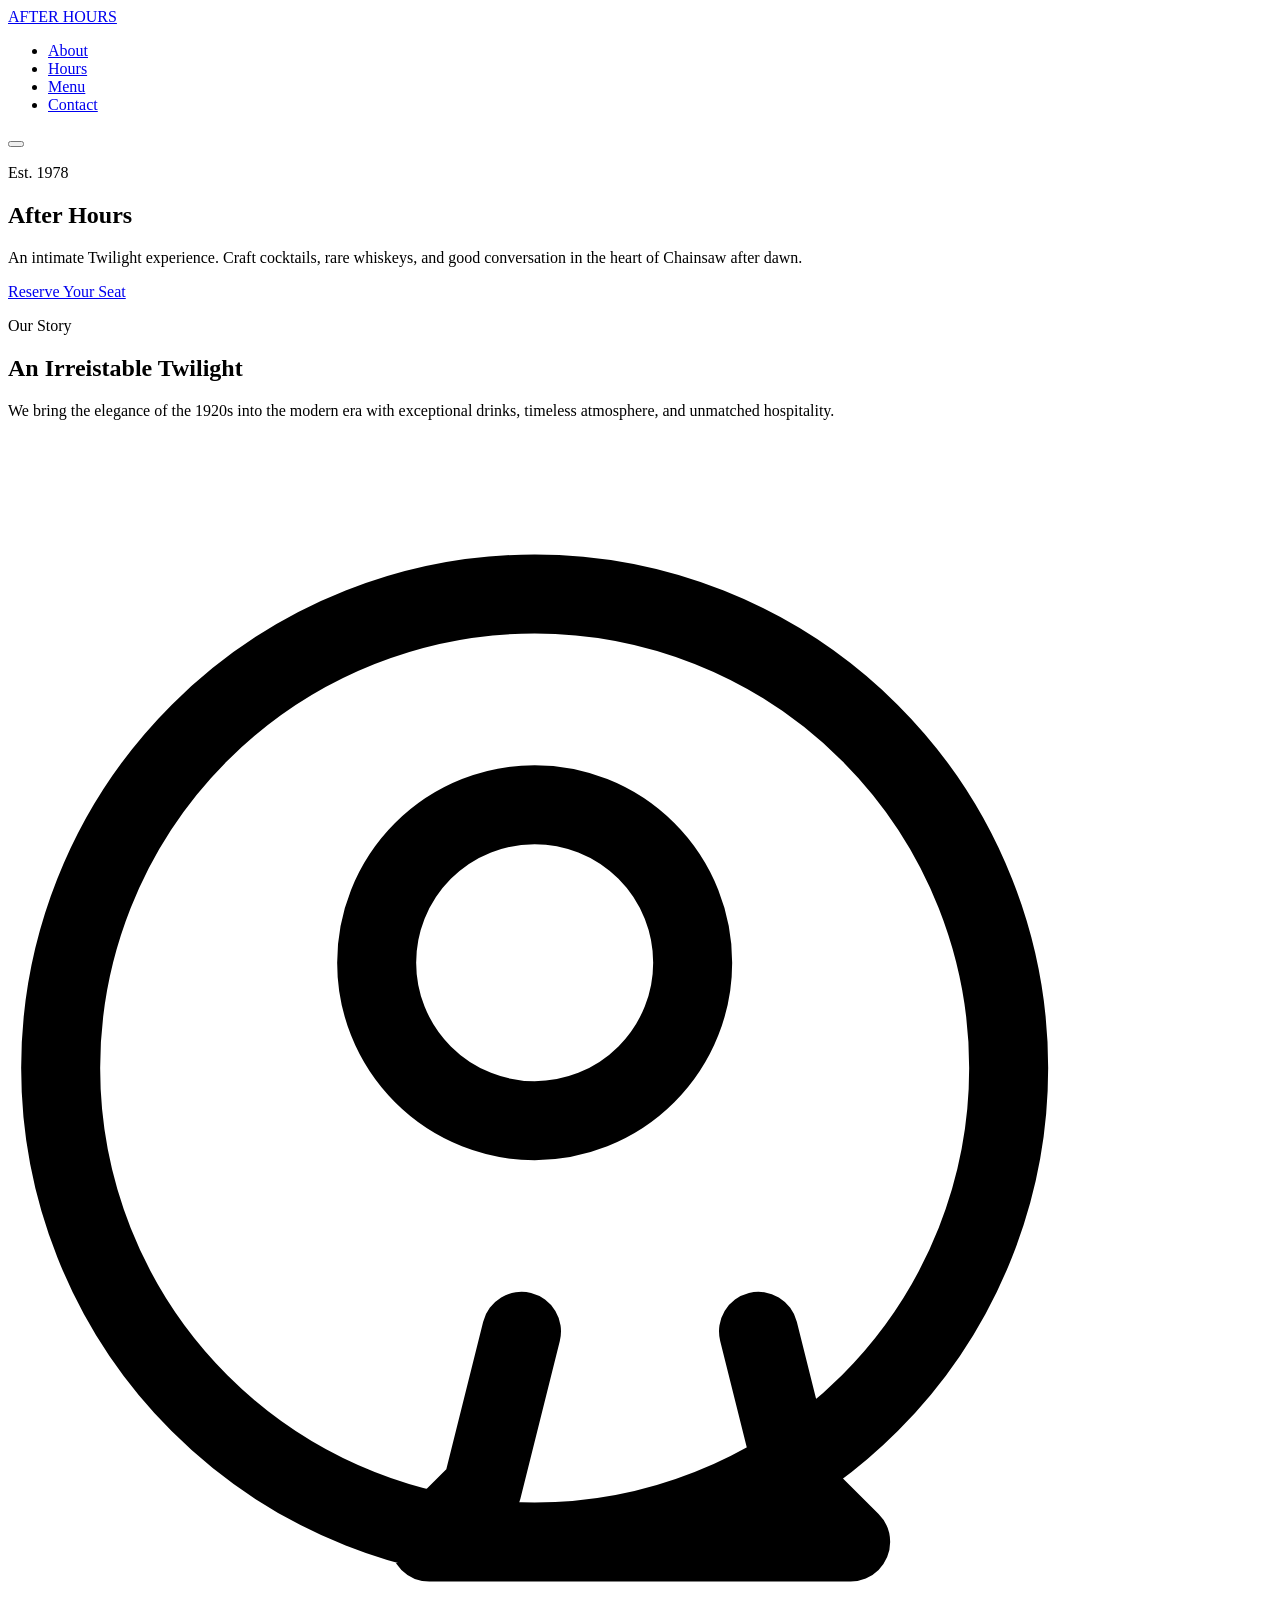
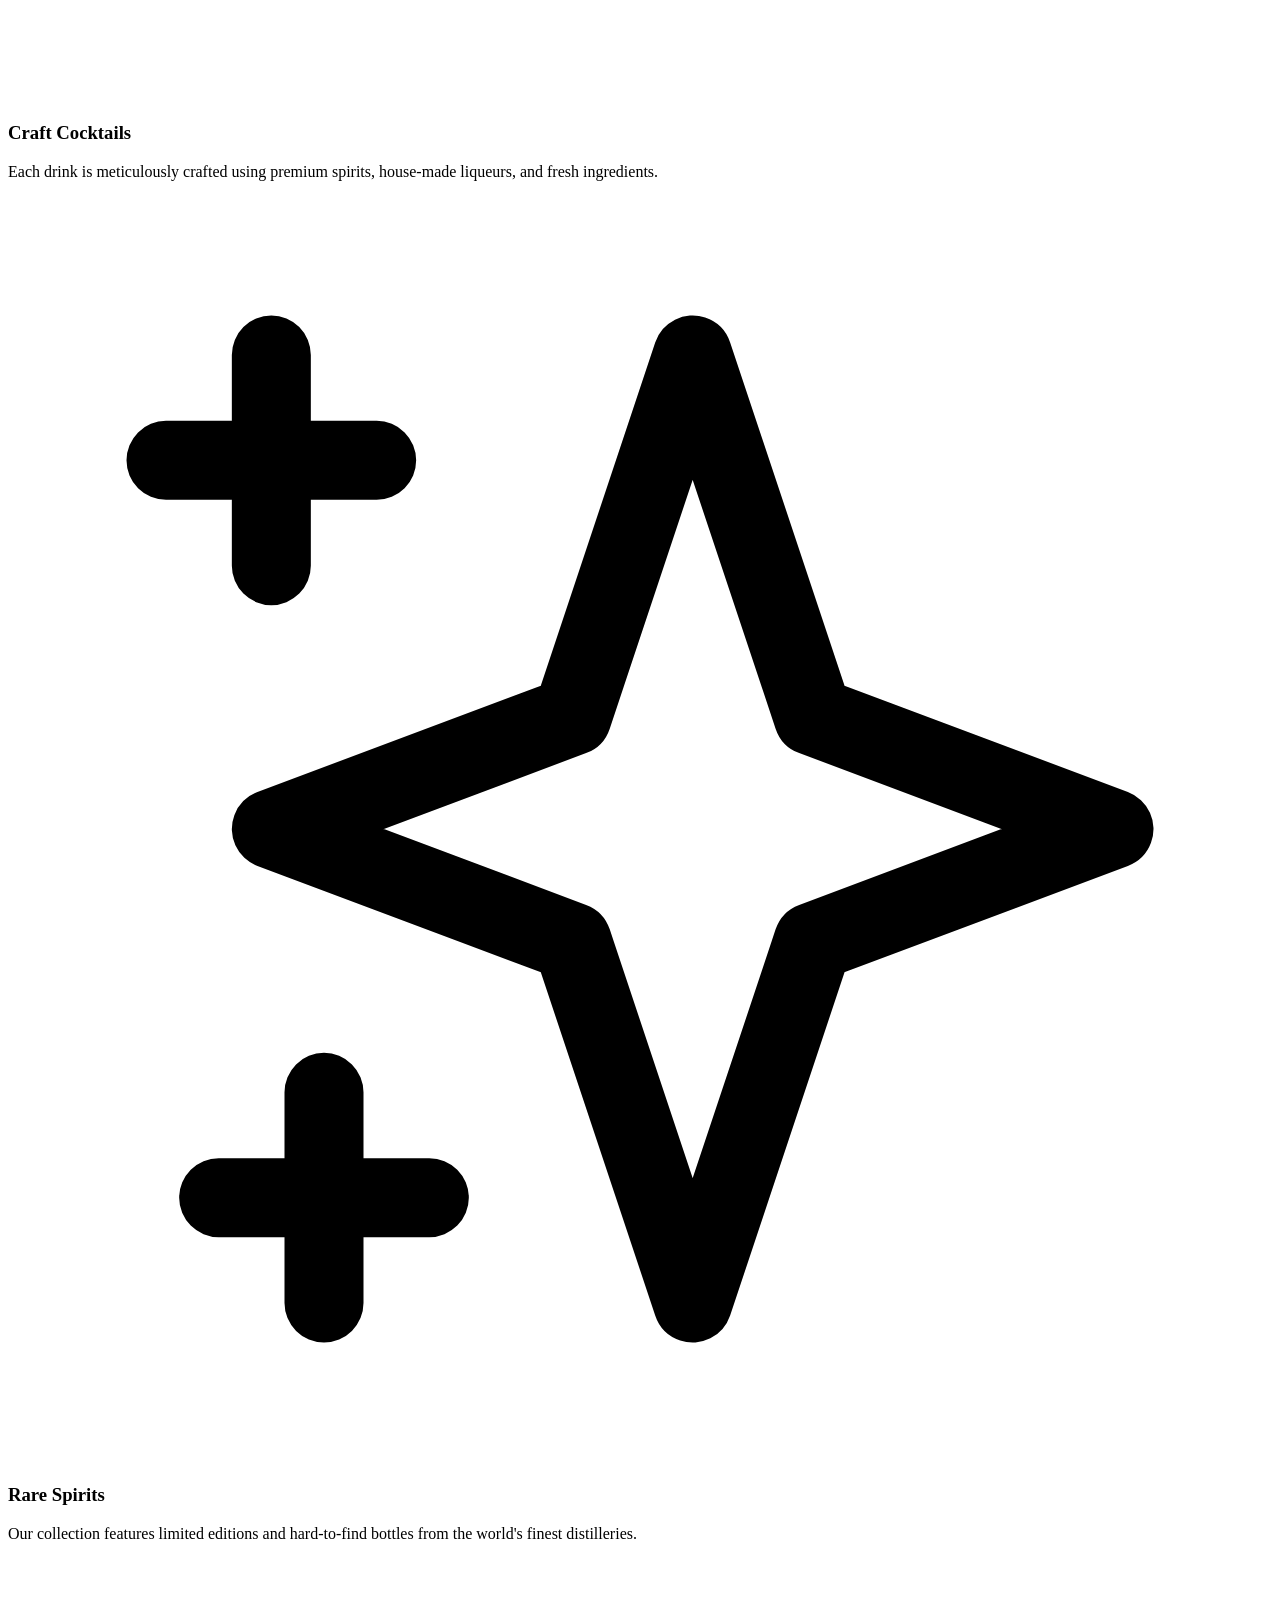
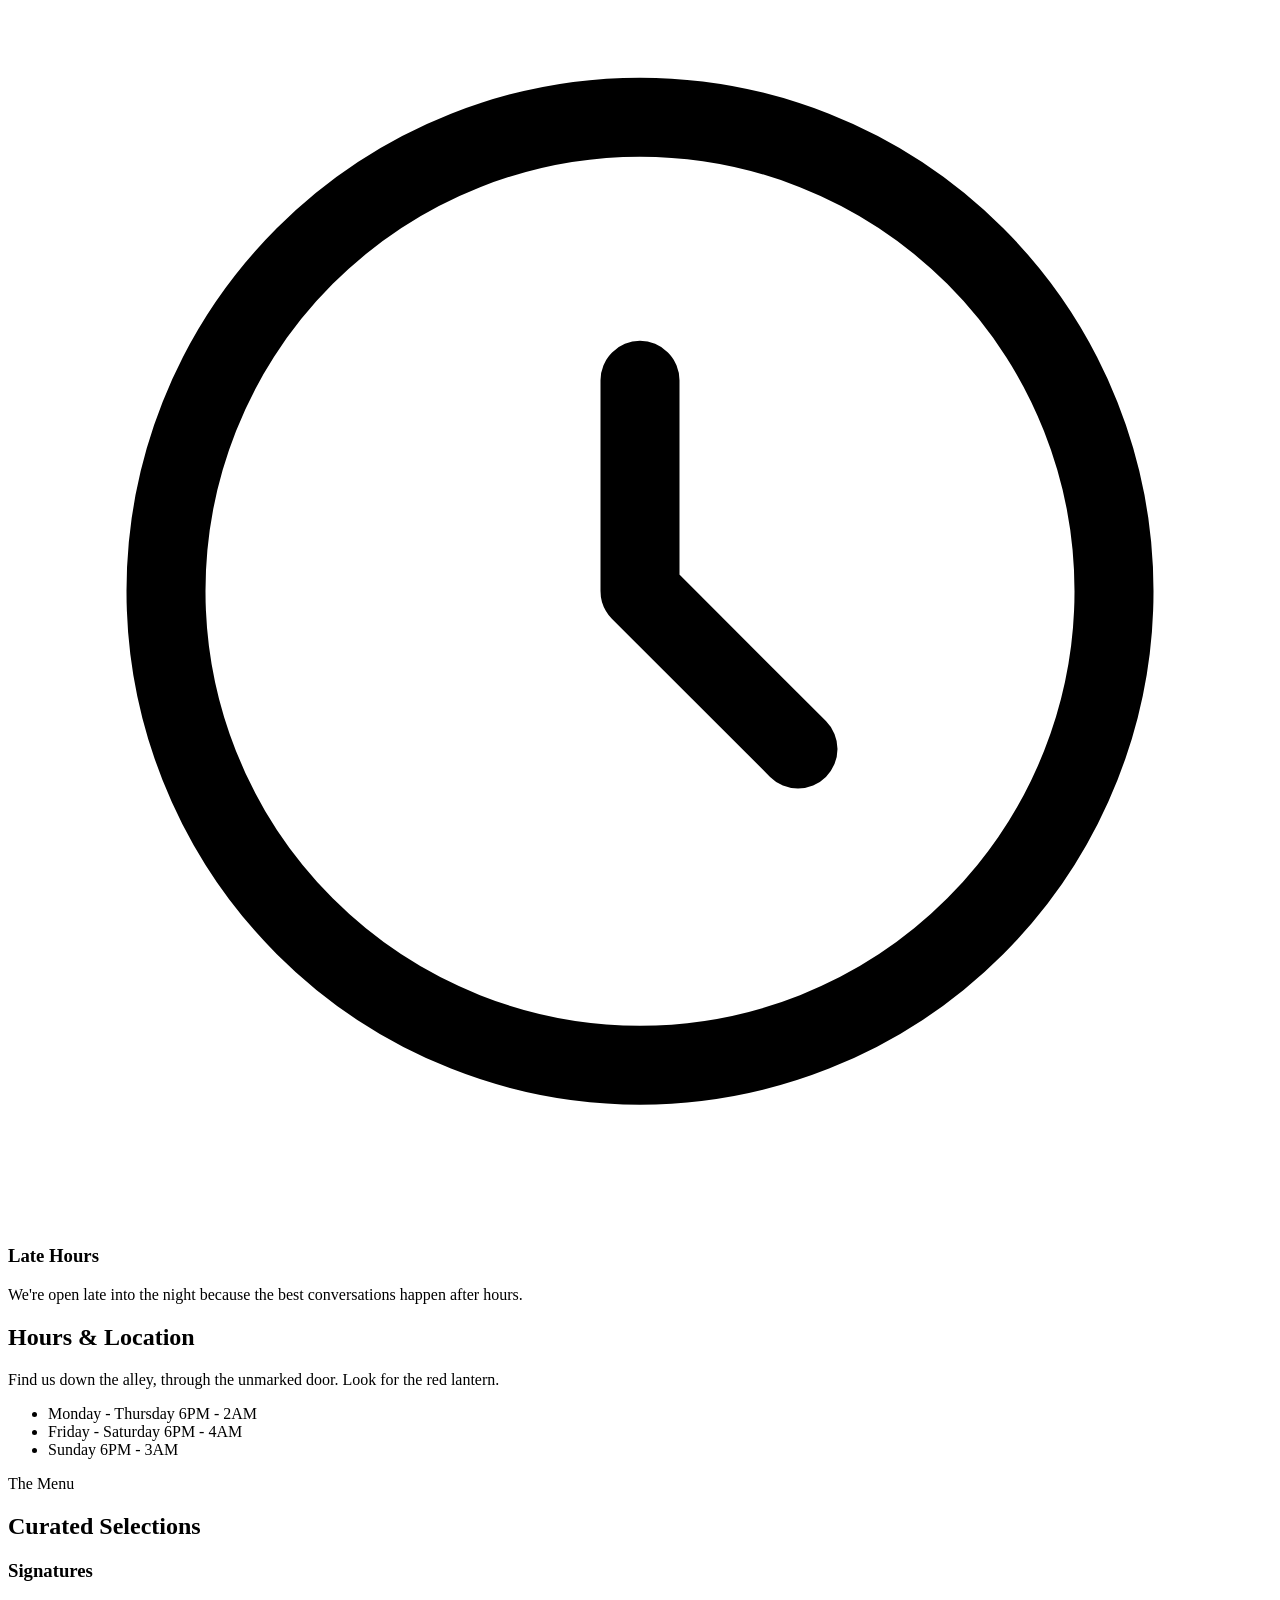
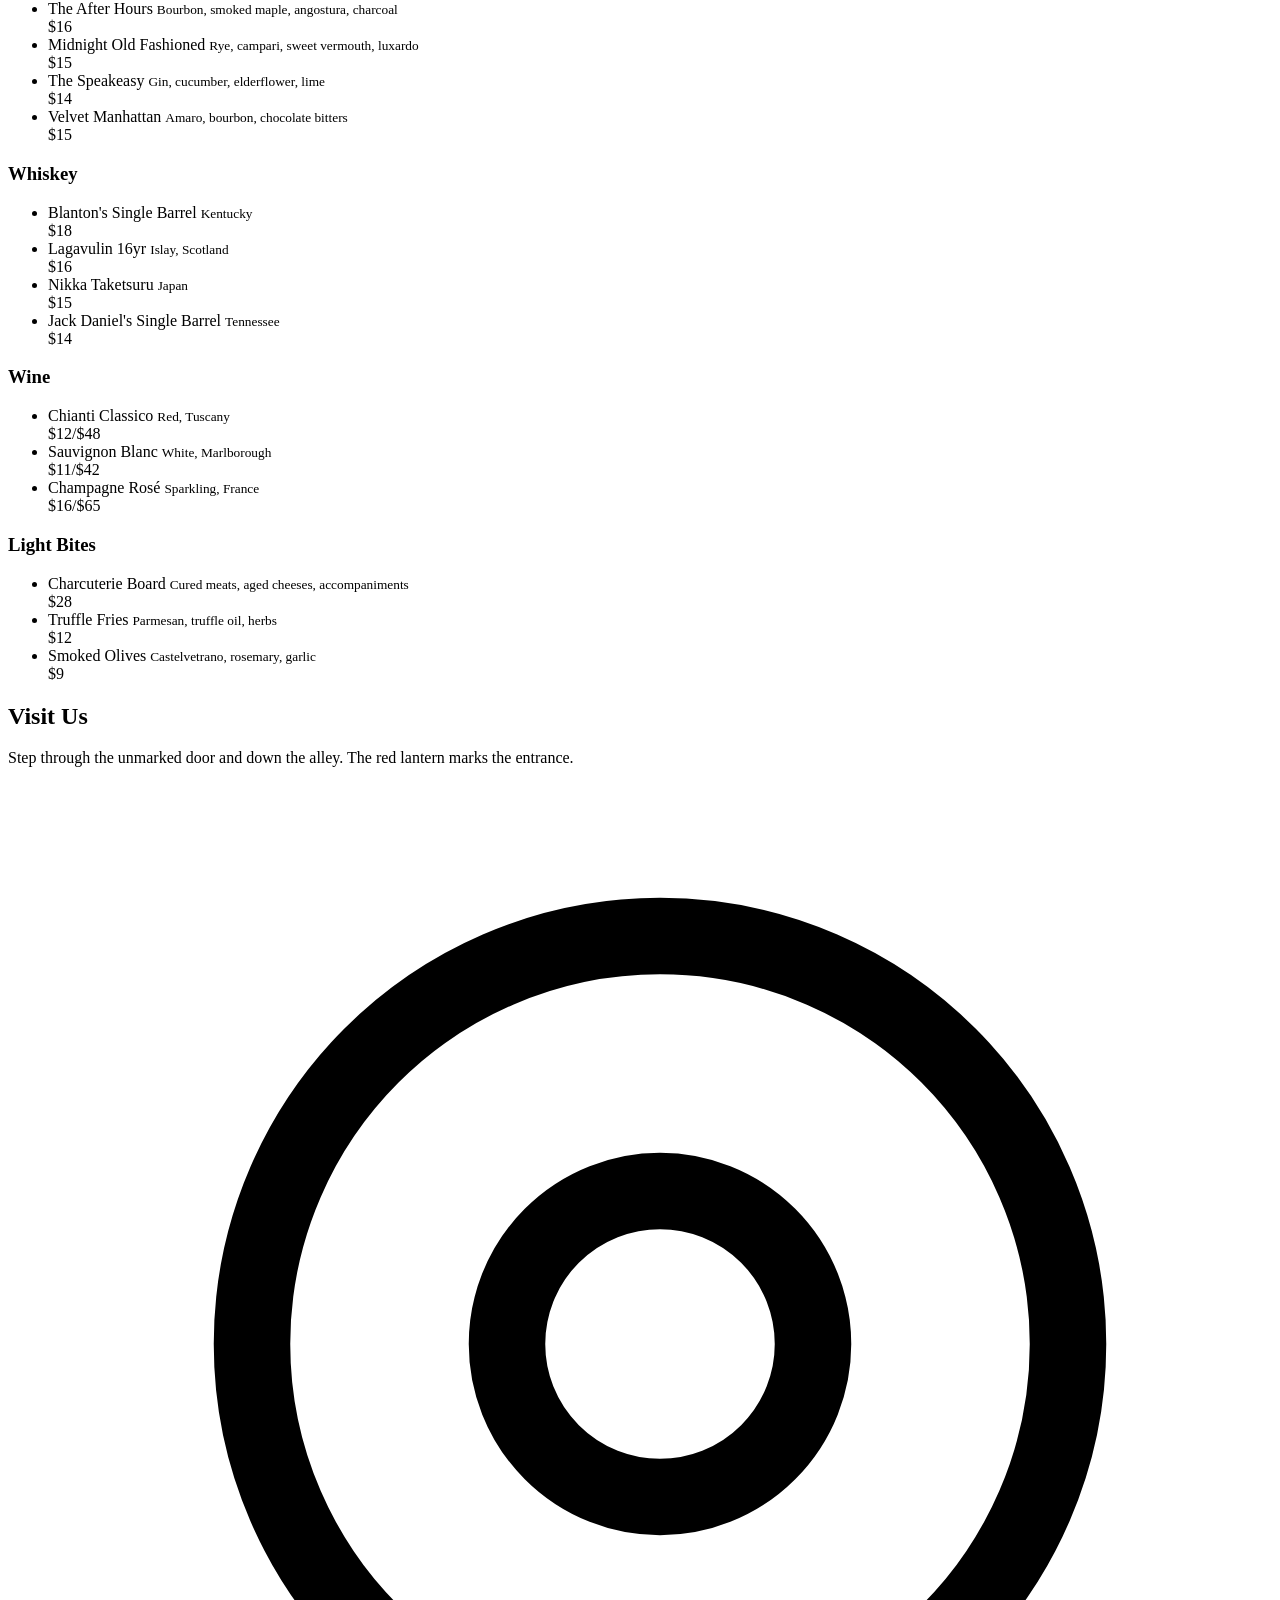
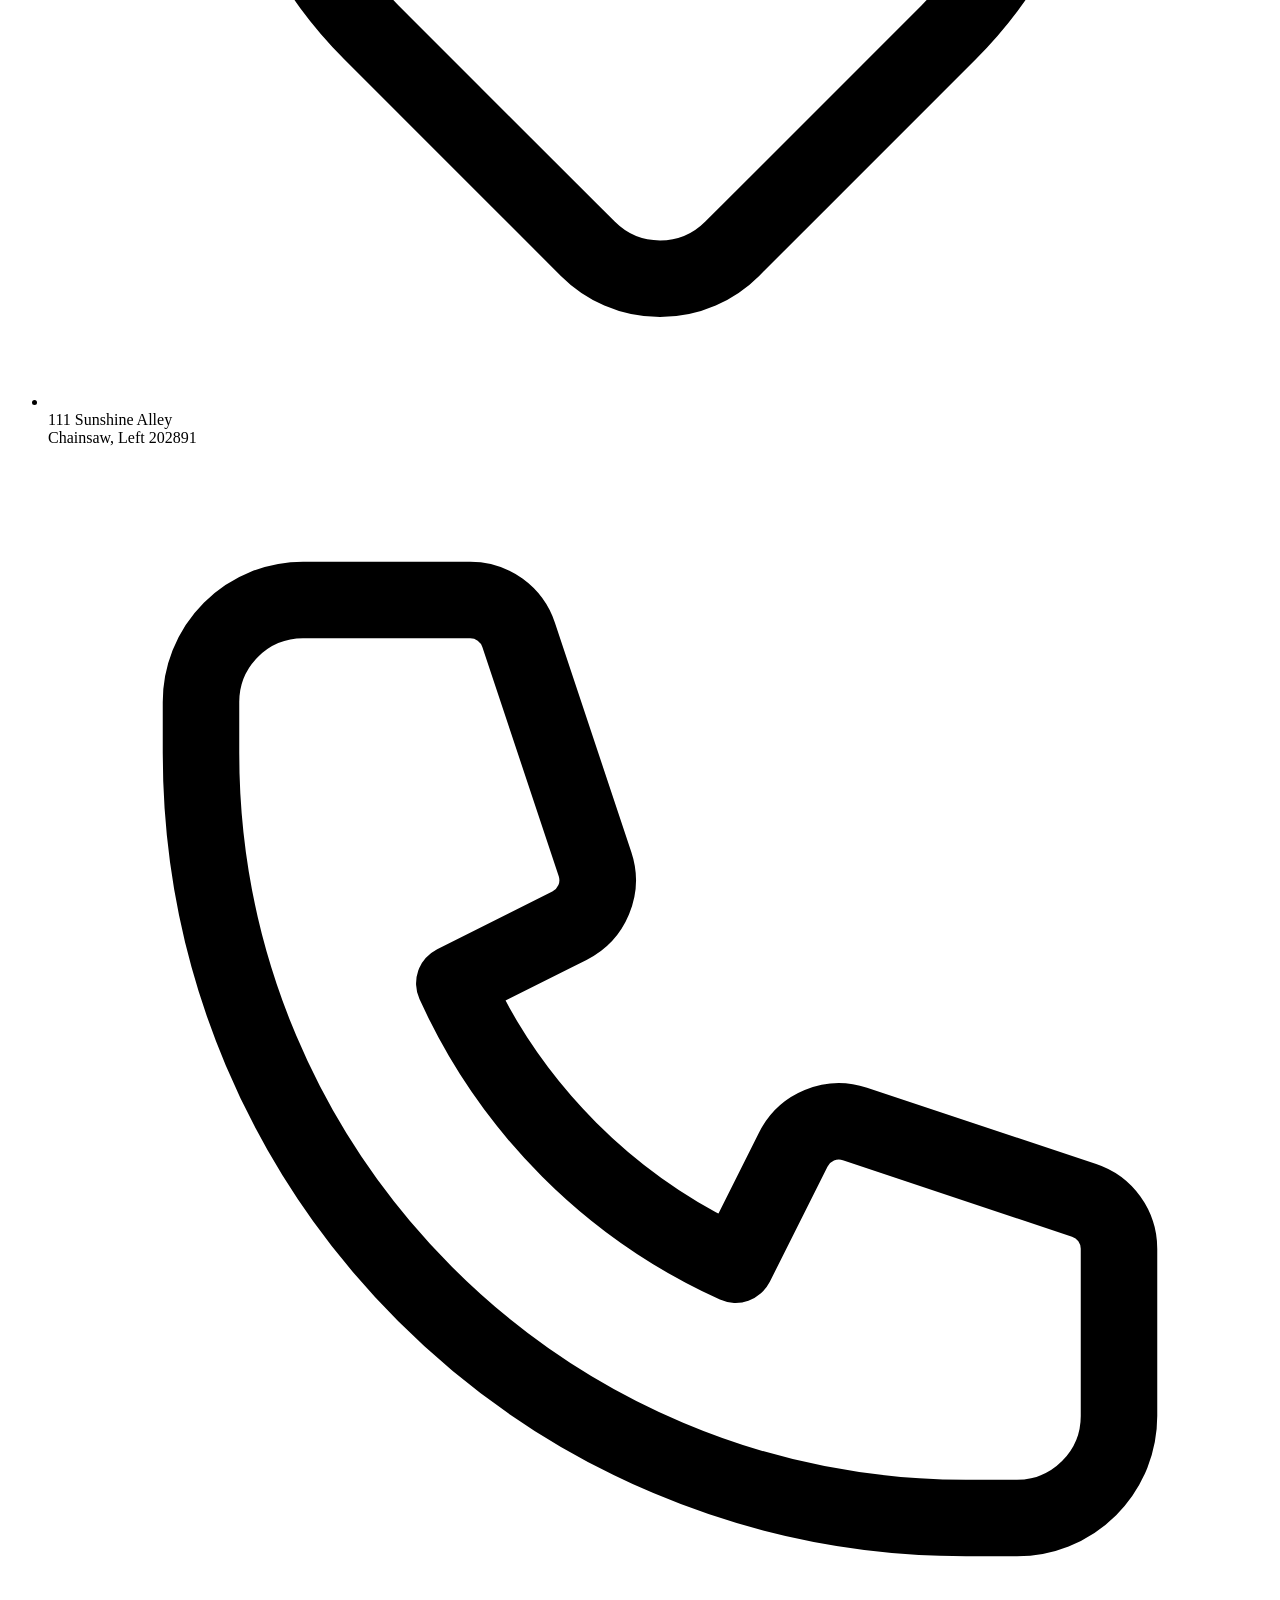
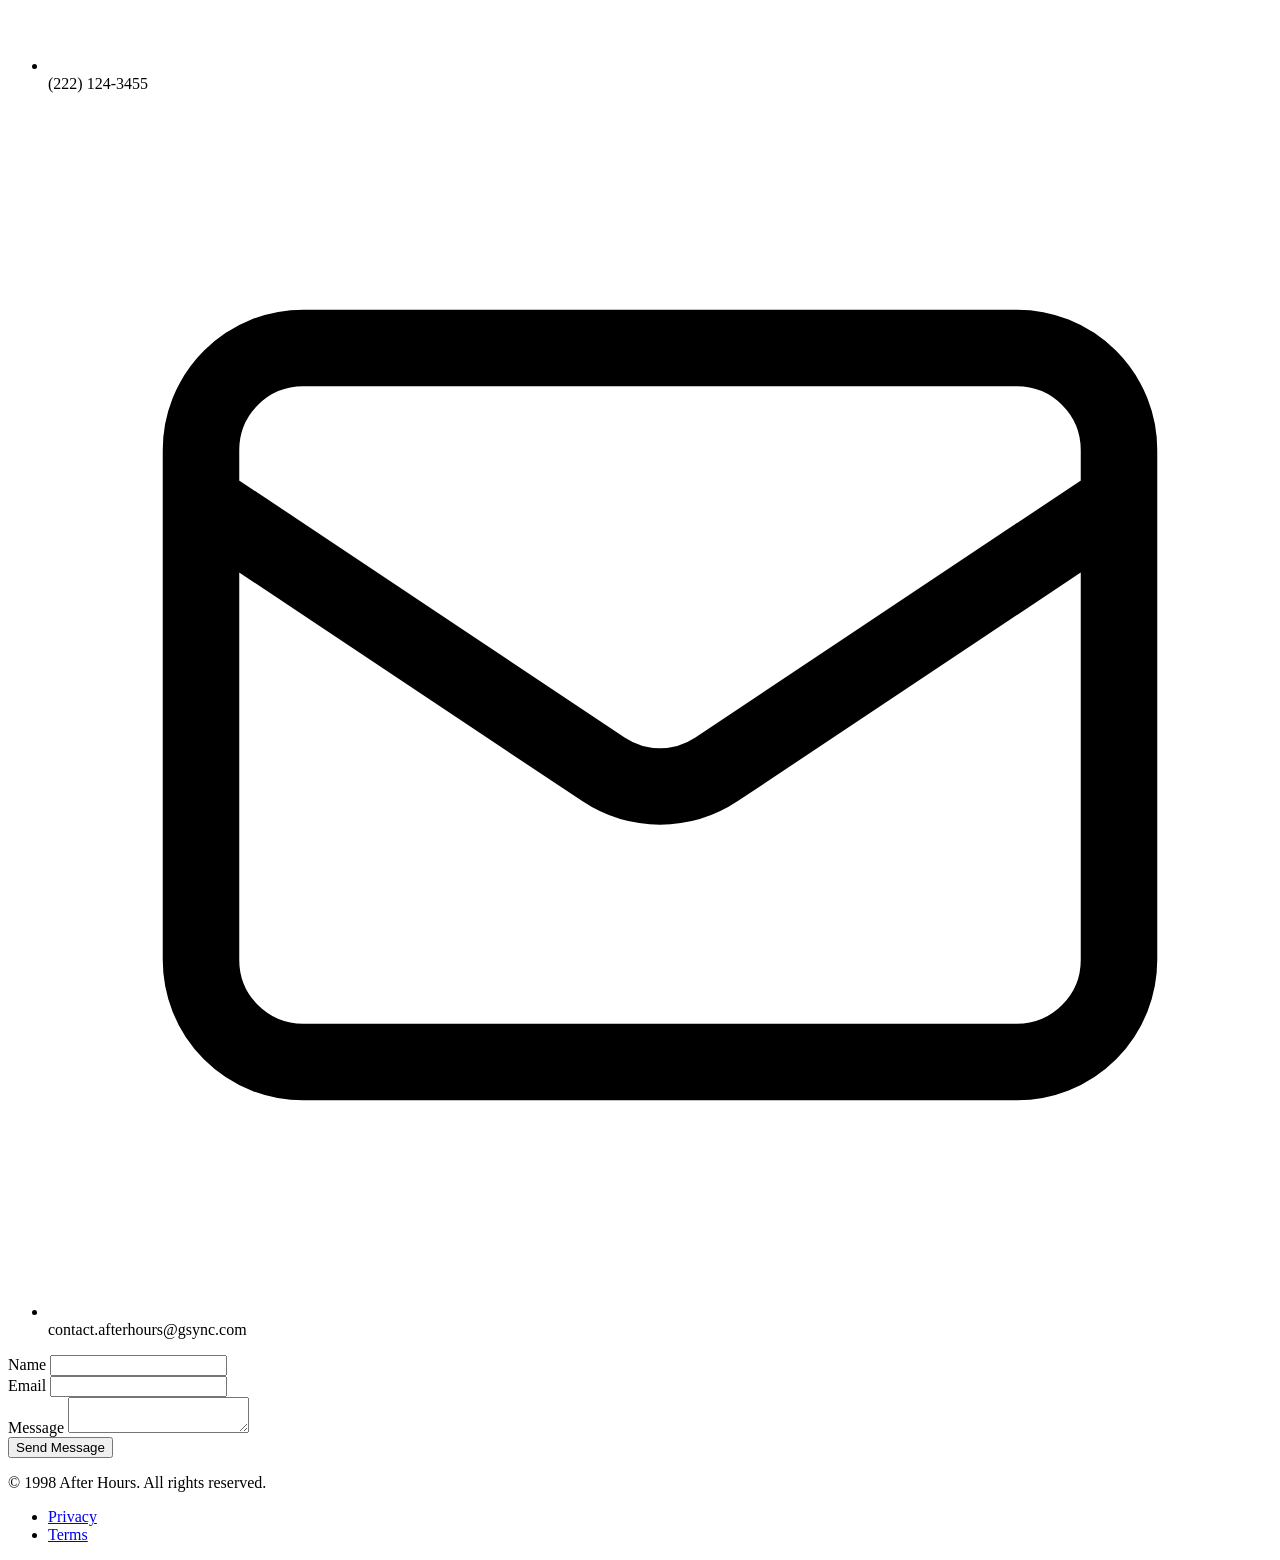
==== after-hours-bar/index.html @ 0b79d8bb "Add files via upload" ====
<!DOCTYPE html>
<html lang="en">
<head>
    <meta charset="UTF-8">
    <meta name="viewport" content="width=device-width, initial-scale=1.0">
    <title>After Hours | Twilight Bar</title>
    <link rel="preconnect" href="https://fonts.googleapis.com">
    <link rel="preconnect" href="https://fonts.gstatic.com" crossorigin>
    <link href="https://fonts.googleapis.com/css2?family=Playfair+Display:wght@400;700&family=Inter:wght@300;400;600&display=swap" rel="stylesheet">
    <link rel="stylesheet" href="style.css">
</head>
<body>
    <nav>
        <div class="container">
            <a href="#" class="logo">AFTER HOURS</a>
            <ul class="nav-links">
                <li><a href="#about">About</a></li>
                <li><a href="#hours">Hours</a></li>
                <li><a href="#menu">Menu</a></li>
                <li><a href="#contact">Contact</a></li>
            </ul>
            <button class="nav-toggle" aria-label="Toggle navigation">
                <span></span>
                <span></span>
                <span></span>
            </button>
        </div>
    </nav>
    <main>
    <section class="hero">
        <div class="hero-content">
            <p class="hero-subtitle">Est. 1978</p>
            <h1 class="hero-title">After Hours</h1>
            <p class="hero-description">An intimate Twilight experience. Craft cocktails, rare whiskeys, and good conversation in the heart of Chainsaw after dawn.</p>
            <a href="#contact" class="hero-cta">Reserve Your Seat</a>
        </div>
        <div class="scroll-indicator">
            <span></span>
        </div>
    </section>

    <section class="about" id="about">
        <div class="container">
            <div class="section-header">
                <p class="section-label">Our Story</p>
                <h2 class="section-title">An Irreistable Twilight</h2>
                <p class="section-description">We bring the elegance of the 1920s into the modern era with exceptional drinks, timeless atmosphere, and unmatched hospitality.</p>
            </div>
            <div class="about-grid">
                <div class="about-card">
                    <svg class="about-card-icon" fill="none" stroke="currentColor" viewBox="0 0 24 24">
                        <path stroke-linecap="round" stroke-linejoin="round" stroke-width="1.5" d="M9.75 17L9 20l-1 1h8l-1-1-.75-3M13 10a3 3 0 11-6 0 3 3 0 016 0zm6 2a9 9 0 11-18 0 9 9 0 0118 0z"/>
                    </svg>
                    <h3 class="about-card-title">Craft Cocktails</h3>
                    <p class="about-card-text">Each drink is meticulously crafted using premium spirits, house-made liqueurs, and fresh ingredients.</p>
                </div>
                <div class="about-card">
                    <svg class="about-card-icon" fill="none" stroke="currentColor" viewBox="0 0 24 24">
                        <path stroke-linecap="round" stroke-linejoin="round" stroke-width="1.5" d="M5 3v4M3 5h4M6 17v4m-2-2h4m5-16l2.286 6.857L21 12l-5.714 2.143L13 21l-2.286-6.857L5 12l5.714-2.143L13 3z"/>
                    </svg>
                    <h3 class="about-card-title">Rare Spirits</h3>
                    <p class="about-card-text">Our collection features limited editions and hard-to-find bottles from the world's finest distilleries.</p>
                </div>
                <div class="about-card">
                    <svg class="about-card-icon" fill="none" stroke="currentColor" viewBox="0 0 24 24">
                        <path stroke-linecap="round" stroke-linejoin="round" stroke-width="1.5" d="M12 8v4l3 3m6-3a9 9 0 11-18 0 9 9 0 0118 0z"/>
                    </svg>
                    <h3 class="about-card-title">Late Hours</h3>
                    <p class="about-card-text">We're open late into the night because the best conversations happen after hours.</p>
                </div>
            </div>
        </div>
    </section>

    <section class="hours" id="hours">
        <div class="container">
            <div class="hours-wrapper">
                <div class="hours-content">
                    <h2>Hours & Location</h2>
                    <p>Find us down the alley, through the unmarked door. Look for the red lantern.</p>
                    <ul class="hours-list">
                        <li class="hours-item">
                            <span>Monday - Thursday</span>
                            <span>6PM - 2AM</span>
                        </li>
                        <li class="hours-item">
                            <span>Friday - Saturday</span>
                            <span>6PM - 4AM</span>
                        </li>
                        <li class="hours-item">
                            <span>Sunday</span>
                            <span>6PM - 3AM</span>
                        </li>
                    </ul>
                </div>
                <div class="hours-image">
                    <div class="hours-image-inner"></div>
            
                </div>
            </div>
        </div>
    </section>

    <section class="menu" id="menu">
        <div class="container">
            <div class="section-header">
                <p class="section-label">The Menu</p>
                <h2 class="section-title">Curated Selections</h2>
            </div>
            <div class="menu-grid">
                <div class="menu-category">
                    <h3 class="menu-category-title">Signatures</h3>
                    <ul class="menu-items">
                        <li class="menu-item">
                            <div class="menu-item-name">
                                The After Hours
                                <small>Bourbon, smoked maple, angostura, charcoal</small>
                            </div>
                            <span class="menu-item-price">$16</span>
                        </li>
                        <li class="menu-item">
                            <div class="menu-item-name">
                                Midnight Old Fashioned
                                <small>Rye, campari, sweet vermouth, luxardo</small>
                            </div>
                            <span class="menu-item-price">$15</span>
                        </li>
                        <li class="menu-item">
                            <div class="menu-item-name">
                                The Speakeasy
                                <small>Gin, cucumber, elderflower, lime</small>
                            </div>
                            <span class="menu-item-price">$14</span>
                        </li>
                        <li class="menu-item">
                            <div class="menu-item-name">
                                Velvet Manhattan
                                <small>Amaro, bourbon, chocolate bitters</small>
                            </div>
                            <span class="menu-item-price">$15</span>
                        </li>
                    </ul>
                </div>
                <div class="menu-category">
                    <h3 class="menu-category-title">Whiskey</h3>
                    <ul class="menu-items">
                        <li class="menu-item">
                            <div class="menu-item-name">
                                Blanton's Single Barrel
                                <small>Kentucky</small>
                            </div>
                            <span class="menu-item-price">$18</span>
                        </li>
                        <li class="menu-item">
                            <div class="menu-item-name">
                                Lagavulin 16yr
                                <small>Islay, Scotland</small>
                            </div>
                            <span class="menu-item-price">$16</span>
                        </li>
                        <li class="menu-item">
                            <div class="menu-item-name">
                                Nikka Taketsuru
                                <small>Japan</small>
                            </div>
                            <span class="menu-item-price">$15</span>
                        </li>
                        <li class="menu-item">
                            <div class="menu-item-name">
                                Jack Daniel's Single Barrel
                                <small>Tennessee</small>
                            </div>
                            <span class="menu-item-price">$14</span>
                        </li>
                    </ul>
                </div>
                <div class="menu-category">
                    <h3 class="menu-category-title">Wine</h3>
                    <ul class="menu-items">
                        <li class="menu-item">
                            <div class="menu-item-name">
                                Chianti Classico
                                <small>Red, Tuscany</small>
                            </div>
                            <span class="menu-item-price">$12/$48</span>
                        </li>
                        <li class="menu-item">
                            <div class="menu-item-name">
                                Sauvignon Blanc
                                <small>White, Marlborough</small>
                            </div>
                            <span class="menu-item-price">$11/$42</span>
                        </li>
                        <li class="menu-item">
                            <div class="menu-item-name">
                                Champagne Rosé
                                <small>Sparkling, France</small>
                            </div>
                            <span class="menu-item-price">$16/$65</span>
                        </li>
                    </ul>
                </div>
                <div class="menu-category">
                    <h3 class="menu-category-title">Light Bites</h3>
                    <ul class="menu-items">
                        <li class="menu-item">
                            <div class="menu-item-name">
                                Charcuterie Board
                                <small>Cured meats, aged cheeses, accompaniments</small>
                            </div>
                            <span class="menu-item-price">$28</span>
                        </li>
                        <li class="menu-item">
                            <div class="menu-item-name">
                                Truffle Fries
                                <small>Parmesan, truffle oil, herbs</small>
                            </div>
                            <span class="menu-item-price">$12</span>
                        </li>
                        <li class="menu-item">
                            <div class="menu-item-name">
                                Smoked Olives
                                <small>Castelvetrano, rosemary, garlic</small>
                            </div>
                            <span class="menu-item-price">$9</span>
                        </li>
                    </ul>
                </div>
            </div>
        </div>
    </section>

    <section class="contact" id="contact">
        <div class="container">
            <div class="contact-wrapper">
                <div class="contact-info">
                    <h2>Visit Us</h2>
                    <p>Step through the unmarked door and down the alley. The red lantern marks the entrance.</p>
                    <ul class="contact-details">
                        <li class="contact-detail">
                            <svg class="contact-detail-icon" fill="none" stroke="currentColor" viewBox="0 0 24 24">
                                <path stroke-linecap="round" stroke-linejoin="round" stroke-width="1.5" d="M17.657 16.657L13.414 20.9a1.998 1.998 0 01-2.827 0l-4.244-4.243a8 8 0 1111.314 0z"/>
                                <path stroke-linecap="round" stroke-linejoin="round" stroke-width="1.5" d="M15 11a3 3 0 11-6 0 3 3 0 016 0z"/>
                            </svg>
                            <span class="contact-detail-text">111 Sunshine Alley<br>Chainsaw, Left 202891</span>
                        </li>
                        <li class="contact-detail">
                            <svg class="contact-detail-icon" fill="none" stroke="currentColor" viewBox="0 0 24 24">
                                <path stroke-linecap="round" stroke-linejoin="round" stroke-width="1.5" d="M3 5a2 2 0 012-2h3.28a1 1 0 01.948.684l1.498 4.493a1 1 0 01-.502 1.21l-2.257 1.13a11.042 11.042 0 005.516 5.516l1.13-2.257a1 1 0 011.21-.502l4.493 1.498a1 1 0 01.684.949V19a2 2 0 01-2 2h-1C9.716 21 3 14.284 3 6V5z"/>
                            </svg>
                            <span class="contact-detail-text">(222) 124-3455</span>
                        </li>
                        <li class="contact-detail">
                            <svg class="contact-detail-icon" fill="none" stroke="currentColor" viewBox="0 0 24 24">
                                <path stroke-linecap="round" stroke-linejoin="round" stroke-width="1.5" d="M3 8l7.89 5.26a2 2 0 002.22 0L21 8M5 19h14a2 2 0 002-2V7a2 2 0 00-2-2H5a2 2 0 00-2 2v10a2 2 0 002 2z"/>
                            </svg>
                            <span class="contact-detail-text">contact.afterhours@gsync.com</span>
                        </li>
                    </ul>
                </div>
                <form class="contact-form">
                    <div class="form-group">
                         <label for="name">Name</label>
                         <input 
                            type="text" 
                            id="name" 
                            name="name" 
                            autocomplete="name"
                            required
                        >
                    </div>
                    <div class="form-group">
                        <label for="email">Email</label>
                        <input 
                            type="email" 
                            id="email" 
                            name="email" 
                            autocomplete="email"
                            required
                        >
                    </div>
                    <div class="form-group">
                        <label for="message">Message</label>
                        <textarea id="message" name="message" required></textarea>
                    </div>
                    <button type="submit" class="form-submit">Send Message</button>
                </form>
            </div>
        </div>
    </section>
    </main>
    <footer>
        <div class="container">
            <p class="footer-text">&copy; 1998 After Hours. All rights reserved.</p>
            <ul class="footer-links">
                <li><a href="#">Privacy</a></li>
                <li><a href="#">Terms</a></li>
            </ul>
        </div>
    </footer>

    <script src="index.js"></script>
</body>
</html>
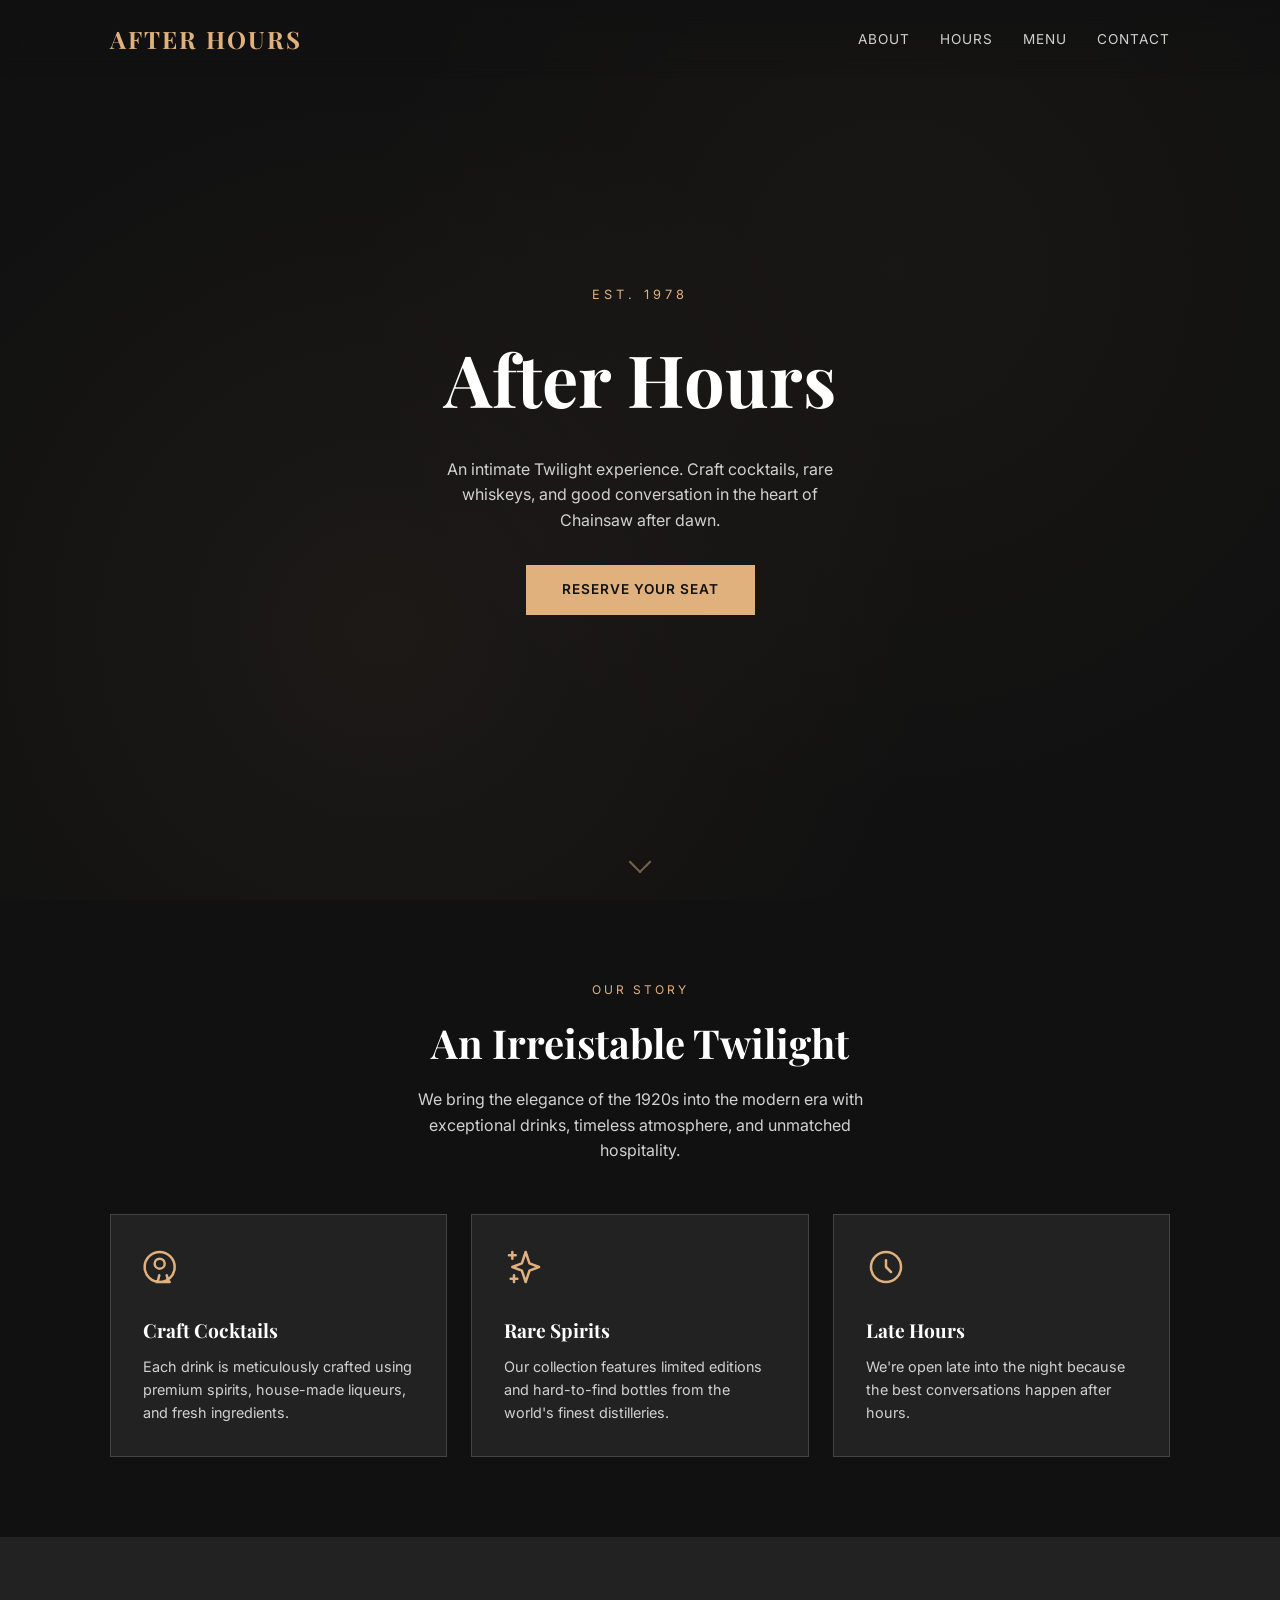
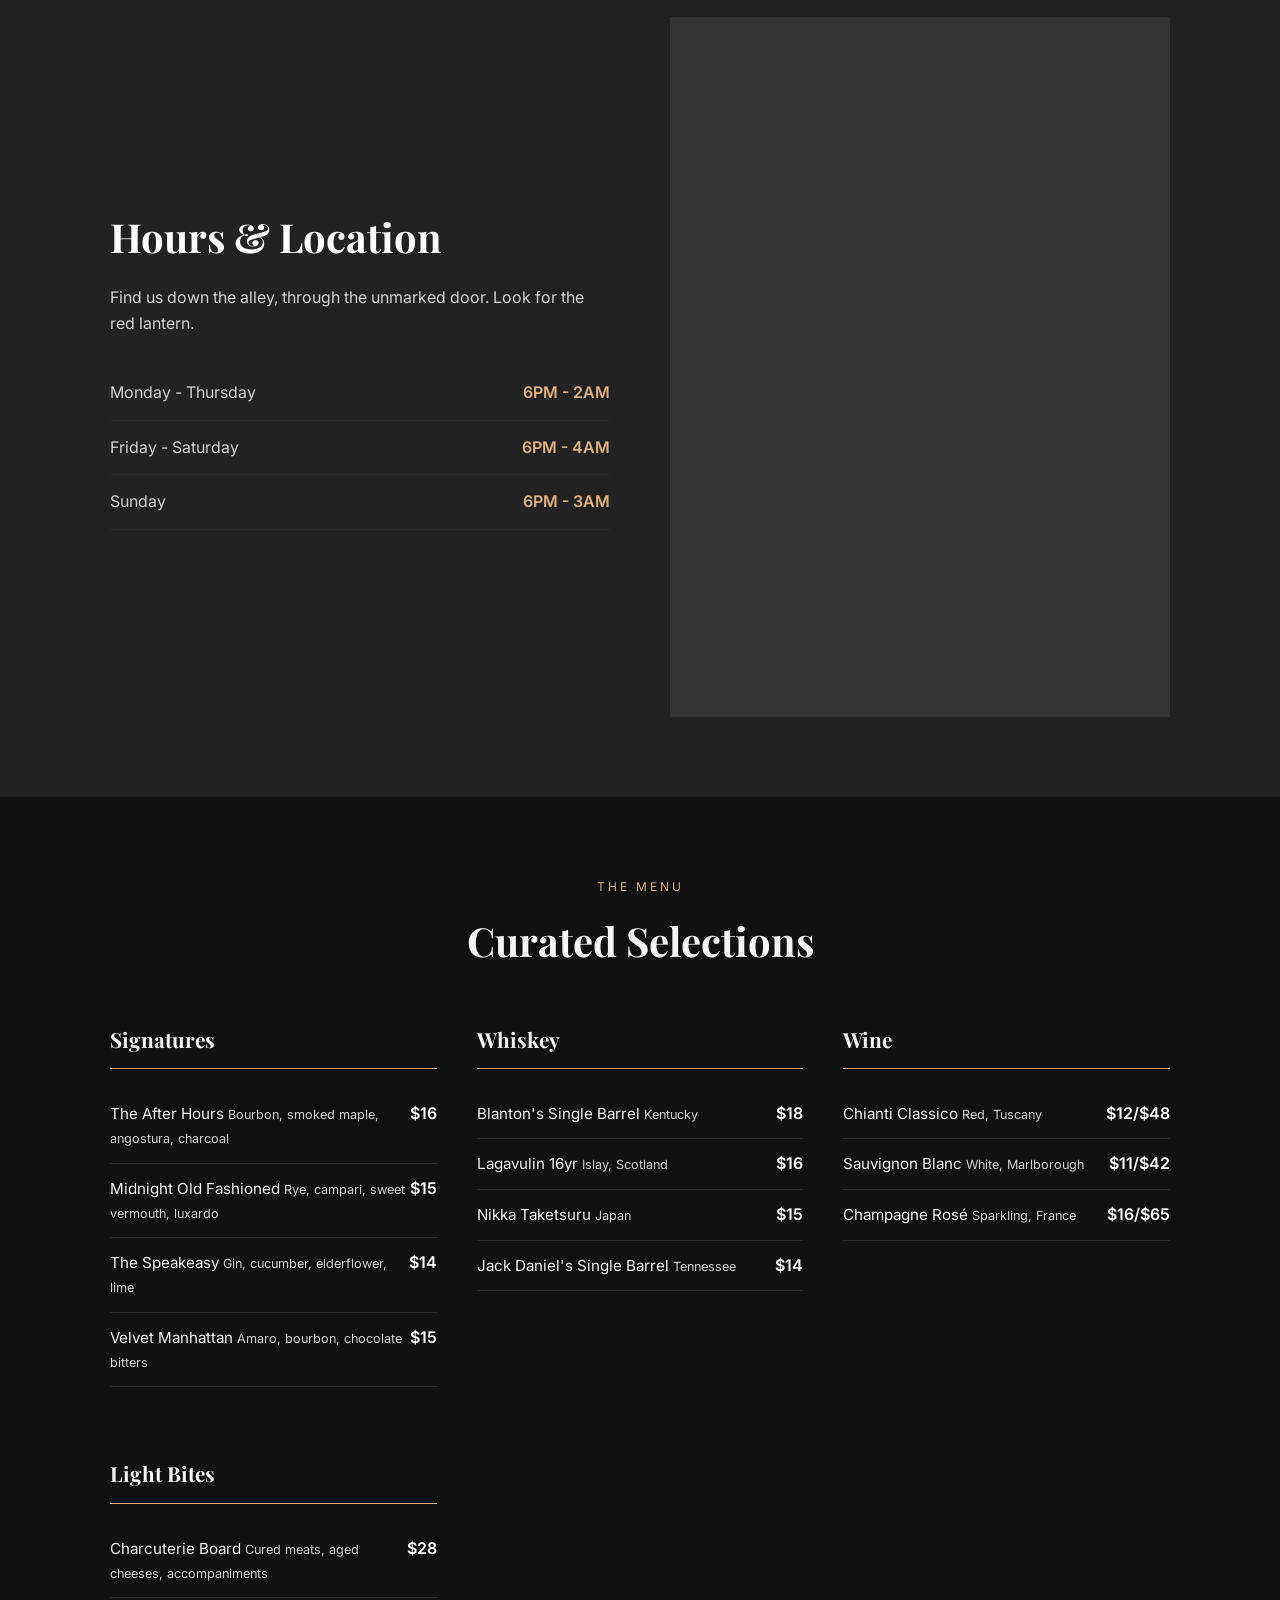
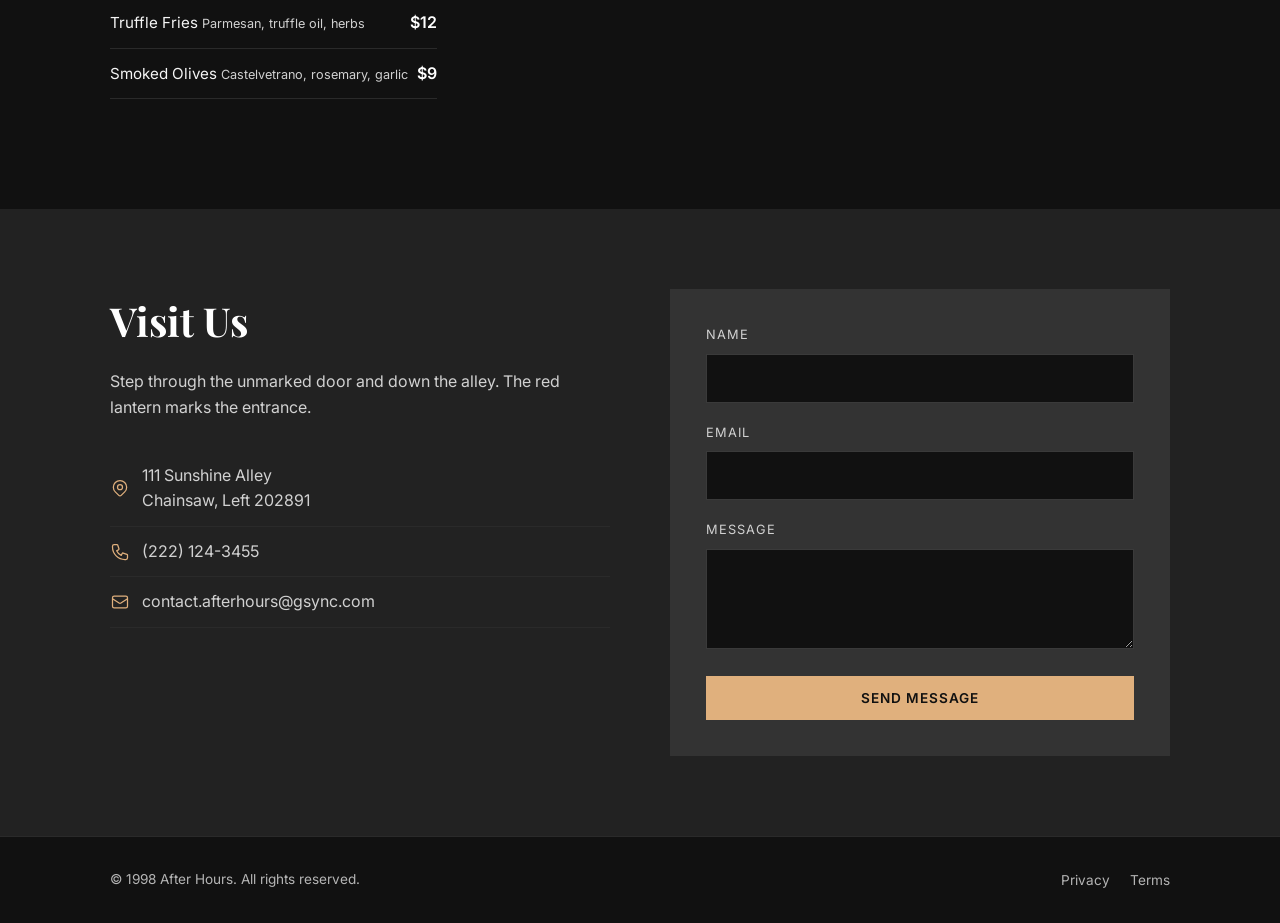
==== commit 5a9dc71a: "Add files via upload" ====
--- a/after-hours-bar/index.html
+++ b/after-hours-bar/index.html
@@ -7,7 +7,7 @@
     <link rel="preconnect" href="https://fonts.googleapis.com">
     <link rel="preconnect" href="https://fonts.gstatic.com" crossorigin>
     <link href="https://fonts.googleapis.com/css2?family=Playfair+Display:wght@400;700&family=Inter:wght@300;400;600&display=swap" rel="stylesheet">
-    <link rel="stylesheet" href="style.css">
+    <link rel="stylesheet" href="css/style.css">
 </head>
 <body>
     <nav>
@@ -299,6 +299,6 @@
         </div>
     </footer>
 
-    <script src="index.js"></script>
+    <script src="js/index.js"></script>
 </body>
 </html>
--- a/after-hours-bar/css/style.css
+++ b/after-hours-bar/css/style.css
@@ -0,0 +1,546 @@
+* {
+    margin: 0;
+    padding: 0;
+    box-sizing: border-box;
+}
+
+:root {
+    --bg-dark: #111;
+    --bg-card: #222;
+    --bg-elevated: #333;
+
+    --text-primary: #ffffff;
+    --text-secondary: #d1d1d1;
+    --text-muted: #b5b5b5;
+
+    --accent: #e0b07d;
+}
+
+html {
+    scroll-behavior: smooth;
+}
+
+body {
+    font-family: 'Inter', sans-serif;
+    background-color: var(--bg-dark);
+    color: var(--text-primary);
+    line-height: 1.6;
+}
+
+h1, h2, h3 {
+    font-family: 'Playfair Display', serif;
+}
+
+.container {
+    max-width: 1100px;
+    margin: 0 auto;
+    padding: 0 20px;
+}
+
+nav {
+    position: fixed;
+    top: 0;
+    left: 0;
+    right: 0;
+    z-index: 1000;
+    padding: 20px 0;
+    background: linear-gradient(to bottom, rgba(17, 17, 17, 0.95), rgba(17, 17, 17, 0));
+    backdrop-filter: blur(10px);
+}
+
+nav .container {
+    display: flex;
+    justify-content: space-between;
+    align-items: center;
+}
+
+.logo {
+    font-family: 'Playfair Display', serif;
+    font-size: 1.5rem;
+    font-weight: 700;
+    color: var(--accent);
+    text-decoration: none;
+    letter-spacing: 2px;
+}
+
+.nav-links {
+    display: flex;
+    gap: 30px;
+    list-style: none;
+}
+
+.nav-links a {
+    color: var(--text-secondary);
+    text-decoration: none;
+    font-size: 0.85rem;
+    letter-spacing: 1px;
+    text-transform: uppercase;
+    transition: color 0.3s;
+}
+
+.nav-links a:hover {
+    color: var(--accent);
+}
+
+.nav-toggle {
+    display: none;
+    flex-direction: column;
+    gap: 5px;
+    background: none;
+    border: none;
+    cursor: pointer;
+    padding: 8px;
+}
+
+.nav-toggle span {
+    display: block;
+    width: 24px;
+    height: 2px;
+    background: var(--text-primary);
+}
+
+.hero {
+    min-height: 100vh;
+    display: flex;
+    align-items: center;
+    justify-content: center;
+    text-align: center;
+    padding: 0 20px;
+}
+
+.hero::before {
+    content: '';
+    position: absolute;
+    top: 0;
+    left: 0;
+    right: 0;
+    bottom: 0;
+    background: radial-gradient(circle at 30% 70%, rgba(212, 165, 116, 0.06) 0%, transparent 50%),
+                radial-gradient(circle at 70% 30%, rgba(212, 165, 116, 0.04) 0%, transparent 50%);
+}
+
+.hero-content {
+    position: relative;
+    z-index: 1;
+    animation: fadeUp 1s ease-out;
+}
+
+@keyframes fadeUp {
+    from { opacity: 0; transform: translateY(30px); }
+    to { opacity: 1; transform: translateY(0); }
+}
+
+.hero-subtitle {
+    font-size: 0.8rem;
+    letter-spacing: 4px;
+    text-transform: uppercase;
+    color: var(--accent);
+    margin-bottom: 16px;
+}
+
+.hero-title {
+    font-size: clamp(2.5rem, 8vw, 4.5rem);
+    font-weight: 700;
+    margin-bottom: 20px;
+}
+
+.hero-description {
+    color: var(--text-secondary);
+    max-width: 420px;
+    margin: 0 auto 32px;
+}
+
+.hero-cta {
+    display: inline-block;
+    padding: 14px 36px;
+    background: var(--accent);
+    color: var(--bg-dark);
+    text-decoration: none;
+    font-weight: 600;
+    font-size: 0.85rem;
+    letter-spacing: 1px;
+    text-transform: uppercase;
+    transition: transform 0.3s;
+}
+
+.hero-cta:hover {
+    transform: translateY(-2px);
+}
+
+.scroll-indicator {
+    position: absolute;
+    bottom: 30px;
+    left: 50%;
+    transform: translateX(-50%);
+    animation: bounce 2s infinite;
+}
+
+@keyframes bounce {
+    0%, 100% { transform: translateX(-50%) translateY(0); }
+    50% { transform: translateX(-50%) translateY(-8px); }
+}
+
+.scroll-indicator span {
+    display: block;
+    width: 16px;
+    height: 16px;
+    border-right: 2px solid var(--accent);
+    border-bottom: 2px solid var(--accent);
+    transform: rotate(45deg);
+    opacity: 0.5;
+}
+
+section {
+    padding: 80px 0;
+}
+
+.section-header {
+    text-align: center;
+    margin-bottom: 50px;
+}
+
+.section-label {
+    font-size: 0.75rem;
+    letter-spacing: 3px;
+    text-transform: uppercase;
+    color: var(--accent);
+    margin-bottom: 12px;
+}
+
+.section-title {
+    font-size: clamp(1.8rem, 4vw, 2.5rem);
+    margin-bottom: 12px;
+}
+
+.section-description {
+    color: var(--text-secondary);
+    max-width: 500px;
+    margin: 0 auto;
+}
+
+.about {
+    background: var(--bg-dark);
+}
+
+.about-grid {
+    display: grid;
+    grid-template-columns: repeat(auto-fit, minmax(260px, 1fr));
+    gap: 24px;
+}
+
+.about-card {
+    background: var(--bg-card);
+    padding: 32px;
+    border: 1px solid #444;
+    transition: transform 0.3s;
+}
+
+.about-card:hover {
+    transform: translateY(-4px);
+}
+
+.about-card-icon {
+    width: 40px;
+    height: 40px;
+    margin-bottom: 20px;
+    color: var(--accent);
+}
+
+.about-card-title {
+    font-size: 1.2rem;
+    margin-bottom: 10px;
+}
+
+.about-card-text {
+    color: var(--text-secondary);
+    font-size: 0.9rem;
+}
+
+.hours {
+    background: var(--bg-card);
+}
+
+.hours-wrapper {
+    display: grid;
+    grid-template-columns: 1fr 1fr;
+    gap: 60px;
+    align-items: center;
+}
+
+.hours-content h2 {
+    font-size: clamp(1.8rem, 4vw, 2.5rem);
+    margin-bottom: 16px;
+}
+
+.hours-content p {
+    color: var(--text-secondary);
+    margin-bottom: 30px;
+}
+
+.hours-list {
+    list-style: none;
+}
+
+.hours-item {
+    display: flex;
+    justify-content: space-between;
+    padding: 14px 0;
+    border-bottom: 1px solid #2a2a2a;
+}
+
+.hours-item span:first-child {
+    color: var(--text-secondary);
+}
+
+.hours-item span:last-child {
+    color: var(--accent);
+    font-weight: 600;
+}
+
+.hours-image {
+    aspect-ratio: 4/5;
+    background: var(--bg-elevated);
+    display: flex;
+    align-items: center;
+    justify-content: center;
+    font-size: 6rem;
+    color: var(--accent);
+    opacity: 1;
+}
+
+.hours-image-inner {
+    width: 100%;
+    height: 700px; 
+    background-image: url("https://i.ytimg.com/vi/IdpnfiIfyRg/oardefault.jpg?sqp=-oaymwEYCJUDENAFSFqQAgHyq4qpAwcIARUAAIhC&rs=AOn4CLBWZdhFPDYIIrfTdDRWYnBSoxU5eg&usqp=CCk");
+    background-size: cover;
+    background-position: center;
+    border-radius: 10px;
+}
+
+.menu {
+    background-color: #111;
+    color: #f5f5f5;
+}
+
+.menu-grid {
+    display: grid;
+    grid-template-columns: repeat(auto-fit, minmax(320px, 1fr));
+    gap: 40px;
+}
+
+.menu-category {
+    margin-bottom: 30px;
+}
+
+.menu-category-title {
+    font-size: 1.3rem;
+    margin-bottom: 20px;
+    padding-bottom: 12px;
+    border-bottom: 1px solid var(--accent);
+}
+
+.menu-items {
+    list-style: none;
+}
+
+.menu-item {
+    display: flex;
+    justify-content: space-between;
+    align-items: baseline;
+    padding: 12px 0;
+    border-bottom: 1px solid #2a2a2a;
+}
+
+.menu-item-name {
+    font-size: 0.95rem;
+}
+
+.menu-item-name small {
+    color: #d0d0d0;
+}
+
+.menu-item-price {
+    color: #ffffff;
+    font-weight: 600;
+}
+
+.contact {
+    background: var(--bg-card);
+}
+
+.contact-wrapper {
+    display: grid;
+    grid-template-columns: 1fr 1fr;
+    gap: 60px;
+}
+
+.contact-info h2 {
+    font-size: clamp(1.8rem, 4vw, 2.5rem);
+    margin-bottom: 16px;
+}
+
+.contact-info > p {
+    color: var(--text-secondary);
+    margin-bottom: 30px;
+}
+
+.contact-details {
+    list-style: none;
+    margin-bottom: 30px;
+}
+
+.contact-detail {
+    display: flex;
+    align-items: center;
+    gap: 12px;
+    padding: 12px 0;
+    border-bottom: 1px solid #2a2a2a;
+}
+
+.contact-detail-icon {
+    width: 20px;
+    height: 20px;
+    color: var(--accent);
+}
+
+.contact-detail-text {
+    color: var(--text-secondary);
+}
+
+.contact-form {
+    background: var(--bg-elevated);
+    padding: 36px;
+}
+
+.form-group {
+    margin-bottom: 20px;
+}
+
+.form-group label {
+    display: block;
+    font-size: 0.8rem;
+    letter-spacing: 1px;
+    text-transform: uppercase;
+    color: var(--text-secondary);
+    margin-bottom: 8px;
+}
+
+.form-group input,
+.form-group textarea {
+    width: 100%;
+    padding: 14px;
+    background: var(--bg-dark);
+    border: 1px solid #3a3a3a;
+    color: var(--text-primary);
+    font-family: 'Inter', sans-serif;
+    font-size: 0.95rem;
+}
+
+.form-group input:focus,
+.form-group textarea:focus {
+    outline: none;
+    border-color: var(--accent);
+}
+
+.form-group textarea {
+    min-height: 100px;
+    resize: vertical;
+}
+
+.form-submit {
+    width: 100%;
+    padding: 14px;
+    background: var(--accent);
+    color: var(--bg-dark);
+    border: none;
+    font-family: 'Inter', sans-serif;
+    font-size: 0.85rem;
+    font-weight: 600;
+    letter-spacing: 1px;
+    text-transform: uppercase;
+    cursor: pointer;
+    transition: transform 0.3s;
+}
+
+.form-submit:hover {
+    transform: translateY(-2px);
+}
+
+footer {
+    padding: 30px 0;
+    border-top: 1px solid #2a2a2a;
+}
+
+footer .container {
+    display: flex;
+    justify-content: space-between;
+    align-items: center;
+}
+
+.footer-text {
+    color: var(--text-muted);
+    font-size: 0.85rem;
+}
+
+.footer-links {
+    display: flex;
+    gap: 20px;
+    list-style: none;
+}
+
+.footer-links a {
+    color: var(--text-muted);
+    text-decoration: none;
+    font-size: 0.85rem;
+    transition: color 0.3s;
+}
+
+.footer-links a:hover {
+    color: var(--accent);
+}
+
+@media (max-width: 768px) {
+    .nav-links {
+        position: fixed;
+        top: 0;
+        right: -100%;
+        width: 70%;
+        max-width: 280px;
+        height: 100vh;
+        flex-direction: column;
+        background: var(--bg-card);
+        padding: 80px 30px;
+        gap: 24px;
+        transition: right 0.3s;
+    }
+
+    .nav-links.active {
+        right: 0;
+    }
+
+    .nav-toggle {
+        display: flex;
+        z-index: 1001;
+    }
+
+    .hours-wrapper,
+    .contact-wrapper {
+        grid-template-columns: 1fr;
+        gap: 40px;
+    }
+
+    .hours-image {
+        order: -1;
+        aspect-ratio: 16/9;
+    }
+
+    .menu-grid {
+        grid-template-columns: 1fr;
+    }
+
+    footer .container {
+        flex-direction: column;
+        gap: 20px;
+        text-align: center;
+    }
+}
